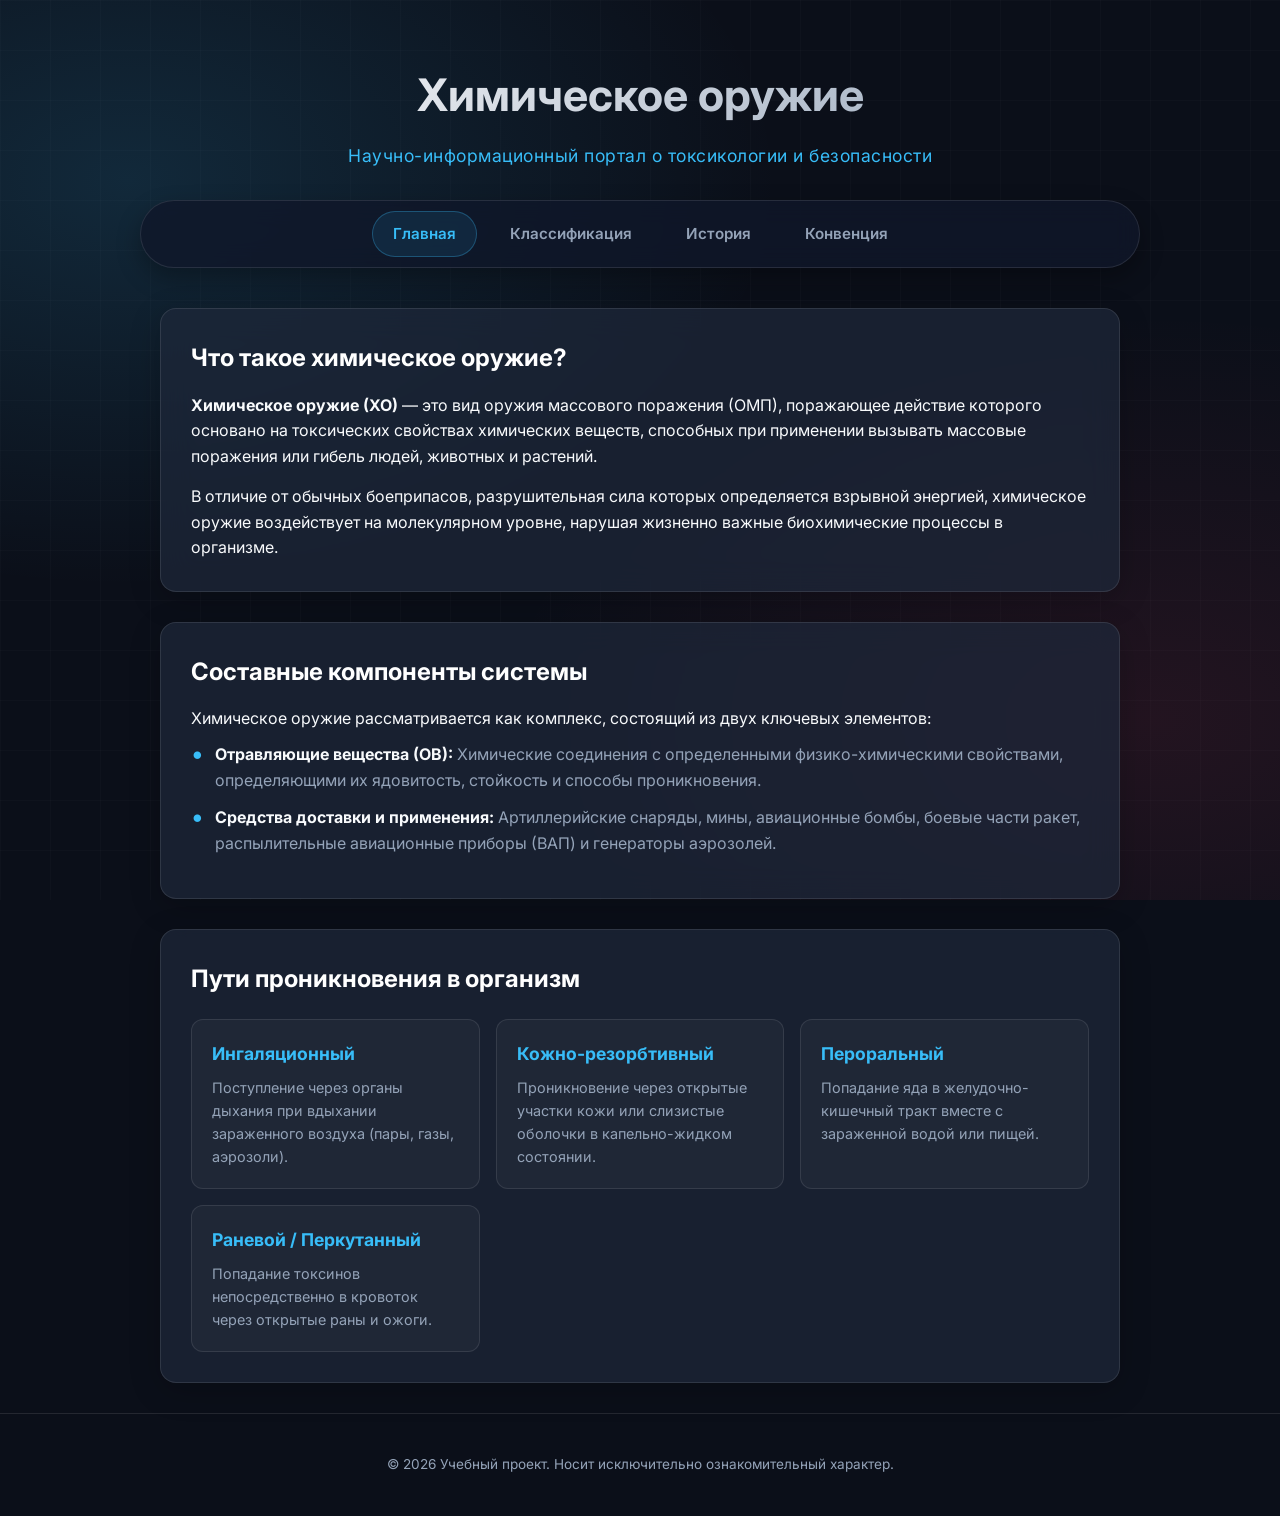
==== index.html @ 5d726918 "Add files via upload" ====
<!DOCTYPE html>
<html lang="ru">
<head>
    <meta charset="UTF-8">
    <meta name="viewport" content="width=device-width, initial-scale=1.0">
    <title>Главная — Химическое оружие</title>
    <link rel="stylesheet" href="styles.css">
</head>
<body>

    <header>
        <div class="container">
            <h1>Химическое оружие</h1>
            <p>Научно-информационный портал о токсикологии и безопасности</p>
        </div>
    </header>

    <nav>
        <div class="container nav-container">
            <a href="index.html" class="nav-link active">Главная</a>
            <a href="types.html" class="nav-link">Классификация</a>
            <a href="history.html" class="nav-link">История</a>
            <a href="law.html" class="nav-link">Конвенция</a>
        </div>
    </nav>

    <main class="container">
        
        <section class="card">
            <h2>Что такое химическое оружие?</h2>
            <p><strong>Химическое оружие (ХО)</strong> — это вид оружия массового поражения (ОМП), поражающее действие которого основано на токсических свойствах химических веществ, способных при применении вызывать массовые поражения или гибель людей, животных и растений.</p>
            <p style="margin-top: 15px;">В отличие от обычных боеприпасов, разрушительная сила которых определяется взрывной энергией, химическое оружие воздействует на молекулярном уровне, нарушая жизненно важные биохимические процессы в организме.</p>
        </section>

        <section class="card">
            <h2>Составные компоненты системы</h2>
            <p>Химическое оружие рассматривается как комплекс, состоящий из двух ключевых элементов:</p>
            <ul style="margin-top: 10px;">
                <li><strong>Отравляющие вещества (ОВ):</strong> Химические соединения с определенными физико-химическими свойствами, определяющими их ядовитость, стойкость и способы проникновения.</li>
                <li><strong>Средства доставки и применения:</strong> Артиллерийские снаряды, мины, авиационные бомбы, боевые части ракет, распылительные авиационные приборы (ВАП) и генераторы аэрозолей.</li>
            </ul>
        </section>

        <section class="card">
            <h2>Пути проникновения в организм</h2>
            <div class="grid">
                <div class="grid-item">
                    <h3>Ингаляционный</h3>
                    <p>Поступление через органы дыхания при вдыхании зараженного воздуха (пары, газы, аэрозоли).</p>
                </div>
                <div class="grid-item">
                    <h3>Кожно-резорбтивный</h3>
                    <p>Проникновение через открытые участки кожи или слизистые оболочки в капельно-жидком состоянии.</p>
                </div>
                <div class="grid-item">
                    <h3>Пероральный</h3>
                    <p>Попадание яда в желудочно-кишечный тракт вместе с зараженной водой или пищей.</p>
                </div>
                <div class="grid-item">
                    <h3>Раневой / Перкутанный</h3>
                    <p>Попадание токсинов непосредственно в кровоток через открытые раны и ожоги.</p>
                </div>
            </div>
        </section>

    </main>

    <footer>
        <div class="container">
            <p>&copy; 2026 Учебный проект. Носит исключительно ознакомительный характер.</p>
        </div>
    </footer>

    <script src="script.js"></script>
</body>
</html>
---- styles.css ----
/* Подключение современного шрифта Inter */
@import url('https://fonts.googleapis.com/css2?family=Inter:wght@300;400;600;700&display=swap');

:root {
--bg-color: #0b0f19;
--card-bg: rgba(30, 41, 59, 0.7);
--accent-blue: #38bdf8;
--accent-glow: rgba(56, 189, 248, 0.4);
--accent-red: #f43f5e;
--accent-red-glow: rgba(244, 63, 94, 0.4);
--text-main: #f8fafc;
--text-muted: #94a3b8;
--border-color: rgba(255, 255, 255, 0.1);
}

* {
box-sizing: border-box;
margin: 0;
padding: 0;
}

body {
font-family: 'Inter', sans-serif;
background-color: var(--bg-color);
/* Создаем красивый технологичный фон: неоновые пятна + тонкая сетка */
background-image: 
radial-gradient(at 10% 20%, rgba(56, 189, 248, 0.15) 0px, transparent 40%),
radial-gradient(at 90% 80%, rgba(244, 63, 94, 0.1) 0px, transparent 40%),
linear-gradient(to right, rgba(255, 255, 255, 0.015) 1px, transparent 1px),
linear-gradient(to bottom, rgba(255, 255, 255, 0.015) 1px, transparent 1px);
background-size: 100% 100%, 100% 100%, 50px 50px, 50px 50px;
background-attachment: fixed;
color: var(--text-main);
line-height: 1.6;
}

.container {
max-width: 1000px;
margin: 0 auto;
padding: 0 20px;
}


/* Шапка сайта */
header {
    text-align: center;
    padding: 60px 0 30px;
}

header h1 {
    font-size: 2.8rem;
    font-weight: 700;
    background: linear-gradient(135deg, #ffffff 0%, var(--text-muted) 100%);
    background-clip: text;
    -webkit-background-clip: text;
    -webkit-text-fill-color: transparent;
    margin-bottom: 10px;
}

header p {
    color: var(--accent-blue);
    font-size: 1.1rem;
    letter-spacing: 0.5px;
}

/* Навигация с интерактивными кнопками-ссылками */
nav {
    position: sticky;
    top: 20px;
    z-index: 100;
    margin-bottom: 40px;
}

.nav-container {
    display: flex;
    justify-content: center;
    gap: 12px;
    background: rgba(15, 23, 42, 0.8);
    backdrop-filter: blur(12px);
    border: 1px solid var(--border-color);
    padding: 10px;
    border-radius: 50px;
    box-shadow: 0 10px 25px rgba(0,0,0,0.3);
}

.nav-link {
    color: var(--text-muted);
    text-decoration: none;
    padding: 10px 20px;
    border-radius: 25px;
    font-size: 0.95rem;
    font-weight: 600;
    transition: all 0.3s cubic-bezier(0.4, 0, 0.2, 1);
    border: 1px solid transparent;
}

/* Эффект при наведении на ссылки меню */
.nav-link:hover {
    color: var(--text-main);
    background: rgba(255, 255, 255, 0.05);
    border-color: var(--border-color);
    transform: translateY(-2px);
}

/* Карточки контента */
.card {
    background: var(--card-bg);
    backdrop-filter: blur(16px);
    border: 1px solid var(--border-color);
    border-radius: 16px;
    padding: 30px;
    margin-bottom: 30px;
    box-shadow: 0 8px 32px rgba(0, 0, 0, 0.2);
    transition: transform 0.3s ease, border-color 0.3s ease;
}

.card:hover {
    border-color: rgba(255, 255, 255, 0.2);
}

.card h2 {
    font-size: 1.5rem;
    margin-bottom: 15px;
    color: #ffffff;
}

/* Сетка для классификации */
.grid {
    display: grid;
    grid-template-columns: repeat(auto-fit, minmax(220px, 1fr));
    gap: 16px;
    margin-top: 20px;
}

.grid-item {
    background: rgba(255, 255, 255, 0.03);
    border: 1px solid var(--border-color);
    padding: 20px;
    border-radius: 12px;
    transition: all 0.3s ease;
}

.grid-item:hover {
    transform: translateY(-5px);
    background: rgba(255, 255, 255, 0.06);
    border-color: var(--accent-blue);
    box-shadow: 0 5px 15px rgba(56, 189, 248, 0.1);
}

.grid-item h3 {
    color: var(--accent-blue);
    margin-bottom: 8px;
    font-size: 1.1rem;
}

.grid-item p {
    color: var(--text-muted);
    font-size: 0.9rem;
}

/* Список истории */
ul {
    list-style: none;
}

li {
    position: relative;
    padding-left: 24px;
    margin-bottom: 12px;
    color: var(--text-muted);
}

li::before {
    content: "•";
    position: absolute;
    left: 0;
    color: var(--accent-blue);
    font-size: 1.5rem;
    line-height: 1;
}

li strong {
    color: var(--text-main);
}

/* Современная интерактивная кнопка */
.btn-modern {
    background: linear-gradient(135deg, #f43f5e 0%, #e11d48 100%);
    color: #ffffff;
    border: none;
    padding: 14px 28px;
    font-size: 0.95rem;
    font-weight: 600;
    border-radius: 12px;
    cursor: pointer;
    position: relative;
    overflow: hidden;
    transition: all 0.3s cubic-bezier(0.4, 0, 0.2, 1);
    box-shadow: 0 4px 15px var(--accent-red-glow);
    margin-top: 15px;
}

/* Эффект при наведении на главную кнопку */
.btn-modern:hover {
    transform: translateY(-3px) scale(1.02);
    box-shadow: 0 8px 25px var(--accent-red-glow);
    background: linear-gradient(135deg, #fb7185 0%, #f43f5e 100%);
}

.btn-modern:active {
    transform: translateY(-1px) scale(0.98);
}

/* Текст факта */
.fact-box {
    margin-top: 20px;
    padding: 15px;
    background: rgba(56, 189, 248, 0.05);
    border-left: 4px solid var(--accent-blue);
    border-radius: 4px 8px 8px 4px;
    color: var(--text-main);
    font-size: 0.95rem;
    animation: fadeIn 0.4s ease-in-out;
}

.hidden {
    display: none;
}

@keyframes fadeIn {
    from { opacity: 0; transform: translateY(10px); }
    to { opacity: 1; transform: translateY(0); }
}

/* Подвал */
footer {
    text-align: center;
    padding: 40px 0;
    color: var(--text-muted);
    font-size: 0.85rem;
    border-top: 1px solid var(--border-color);
}

/* Подсветка активной страницы в меню */
.nav-link.active {
    color: var(--accent-blue);
    background: rgba(56, 189, 248, 0.1);
    border-color: rgba(56, 189, 248, 0.3);
}

/* Стили для карточек-ссылок категорий */
.category-card {
    text-decoration: none;
    display: block;
    cursor: pointer;
}

.category-card h3 {
    transition: color 0.3s ease;
}

.category-card:hover h3 {
    color: #ffffff;
}

/* Иконки на главных карточках */
.card-icon {
    font-size: 2rem;
    margin-bottom: 10px;
}

/* Сетка карточек с картинками веществ */
.substance-grid {
    display: grid;
    grid-template-columns: repeat(auto-fit, minmax(250px, 1fr));
    gap: 20px;
}

.substance-card {
    background: rgba(15, 23, 42, 0.6);
    border: 1px solid var(--border-color);
    border-radius: 12px;
    padding: 20px;
    text-align: center;
    transition: transform 0.3s ease, border-color 0.3s ease;
}

.substance-card:hover {
    transform: translateY(-5px);
    border-color: var(--accent-blue);
}

/* Блок для графических формул */
.substance-img-box {
    background: rgba(255, 255, 255, 0.03);
    border: 1px solid var(--border-color);
    border-radius: 8px;
    padding: 15px;
    margin-bottom: 15px;
    display: flex;
    justify-content: center;
    align-items: center;
    height: 120px;
}

.chem-svg {
    width: 100%;
    max-width: 160px;
    height: 100px;
}
.chem-svg {
    width: 100%;
    max-width: 160px;
    height: 100px;
}

.substance-card h4 {
    color: #ffffff;
    font-size: 1.1rem;
    margin-bottom: 8px;
}

.substance-card p {
    color: var(--text-muted);
    font-size: 0.85rem;
}

/* Контейнер для изображений на страницах защиты */
.substance-img-box {
    background: rgba(255, 255, 255, 0.03);
    border: 1px solid var(--border-color);
    border-radius: 8px;
    padding: 10px;
    margin-bottom: 15px;
    display: flex;
    justify-content: center;
    align-items: center;
    height: 160px;
    overflow: hidden;
}

/* Стили для ваших фотографий/картинок */
.substance-img-box img {
    width: 100%;
    height: 100%;
    object-fit: cover;
    border-radius: 6px;
    transition: transform 0.3s ease;
}

.substance-card:hover .substance-img-box img {
    transform: scale(1.05); /* Зум картинки при наведении */
}

/* --- Всплывающие подсказки для терминов --- */
.tooltip {
    position: relative;
    border-bottom: 1.5px dashed var(--accent-blue);
    cursor: help;
    color: var(--accent-blue);
    font-weight: 500;
}

.tooltip .tooltip-text {
    visibility: hidden;
    width: 220px;
    background-color: #0f172a;
    color: #f8fafc;
    text-align: center;
    padding: 8px 12px;
    border-radius: 6px;
    border: 1px solid var(--border-color);
    font-size: 0.85rem;
    font-weight: normal;
    position: absolute;
    z-index: 100;
    bottom: 130%;
    left: 50%;
    transform: translateX(-50%);
    opacity: 0;
    transition: opacity 0.3s ease, transform 0.3s ease;
    box-shadow: 0 10px 25px -5px rgba(0, 0, 0, 0.7);
}

/* Стрелочка для подсказки */
.tooltip .tooltip-text::after {
    content: "";
    position: absolute;
    top: 100%;
    left: 50%;
    margin-left: -5px;
    border-width: 5px;
    border-style: solid;
    border-color: #0f172a transparent transparent transparent;
}

.tooltip:hover .tooltip-text {
    visibility: visible;
    opacity: 1;
    transform: translateX(-50%) translateY(-3px);
}

/* ==========================================
   Всплывающие подсказки (Tooltips)
   ========================================== */
.tooltip {
    position: relative;
    border-bottom: 1px dashed var(--accent-blue, #38bdf8);
    cursor: help;
    color: var(--accent-blue, #38bdf8);
    font-weight: 500;
}

.tooltip .tooltip-text {
    visibility: hidden;
    width: 220px;
    background-color: #0f172a;
    color: #f8fafc;
    text-align: center;
    padding: 8px 12px;
    border-radius: 6px;
    border: 1px solid var(--border-color, #1e293b);
    font-size: 0.85rem;
    font-weight: normal;
    position: absolute;
    z-index: 100;
    bottom: 130%;
    left: 50%;
    transform: translateX(-50%);
    opacity: 0;
    transition: opacity 0.3s ease, transform 0.3s ease;
    box-shadow: 0 10px 25px -5px rgba(0, 0, 0, 0.7);
    pointer-events: none;
}

/* Стрелочка снизу подсказки */
.tooltip .tooltip-text::after {
    content: "";
    position: absolute;
    top: 100%;
    left: 50%;
    margin-left: -5px;
    border-width: 5px;
    border-style: solid;
    border-color: #0f172a transparent transparent transparent;
}

/* Показ подсказки при наведении */
.tooltip:hover .tooltip-text {
    visibility: visible;
    opacity: 1;
    transform: translateX(-50%) translateY(-3px);
}

/* ==========================================
   Карточки с интересными фактами
   ========================================== */
.fact-card {
    background: rgba(56, 189, 248, 0.05);
    border-left: 4px solid var(--accent-blue, #38bdf8);
    border: 1px solid var(--border-color, #1e293b);
    border-radius: 0 8px 8px 0;
    padding: 15px 20px;
    margin: 20px 0;
}

.fact-card h4 {
    color: var(--accent-blue, #38bdf8);
    margin-top: 0;
    margin-bottom: 6px;
    font-size: 1rem;
    display: flex;
    align-items: center;
    gap: 8px;
}

.fact-card p {
    color: var(--text-muted, #94a3b8);
    font-size: 0.9rem;
    margin: 0;
    line-height: 1.5;
}
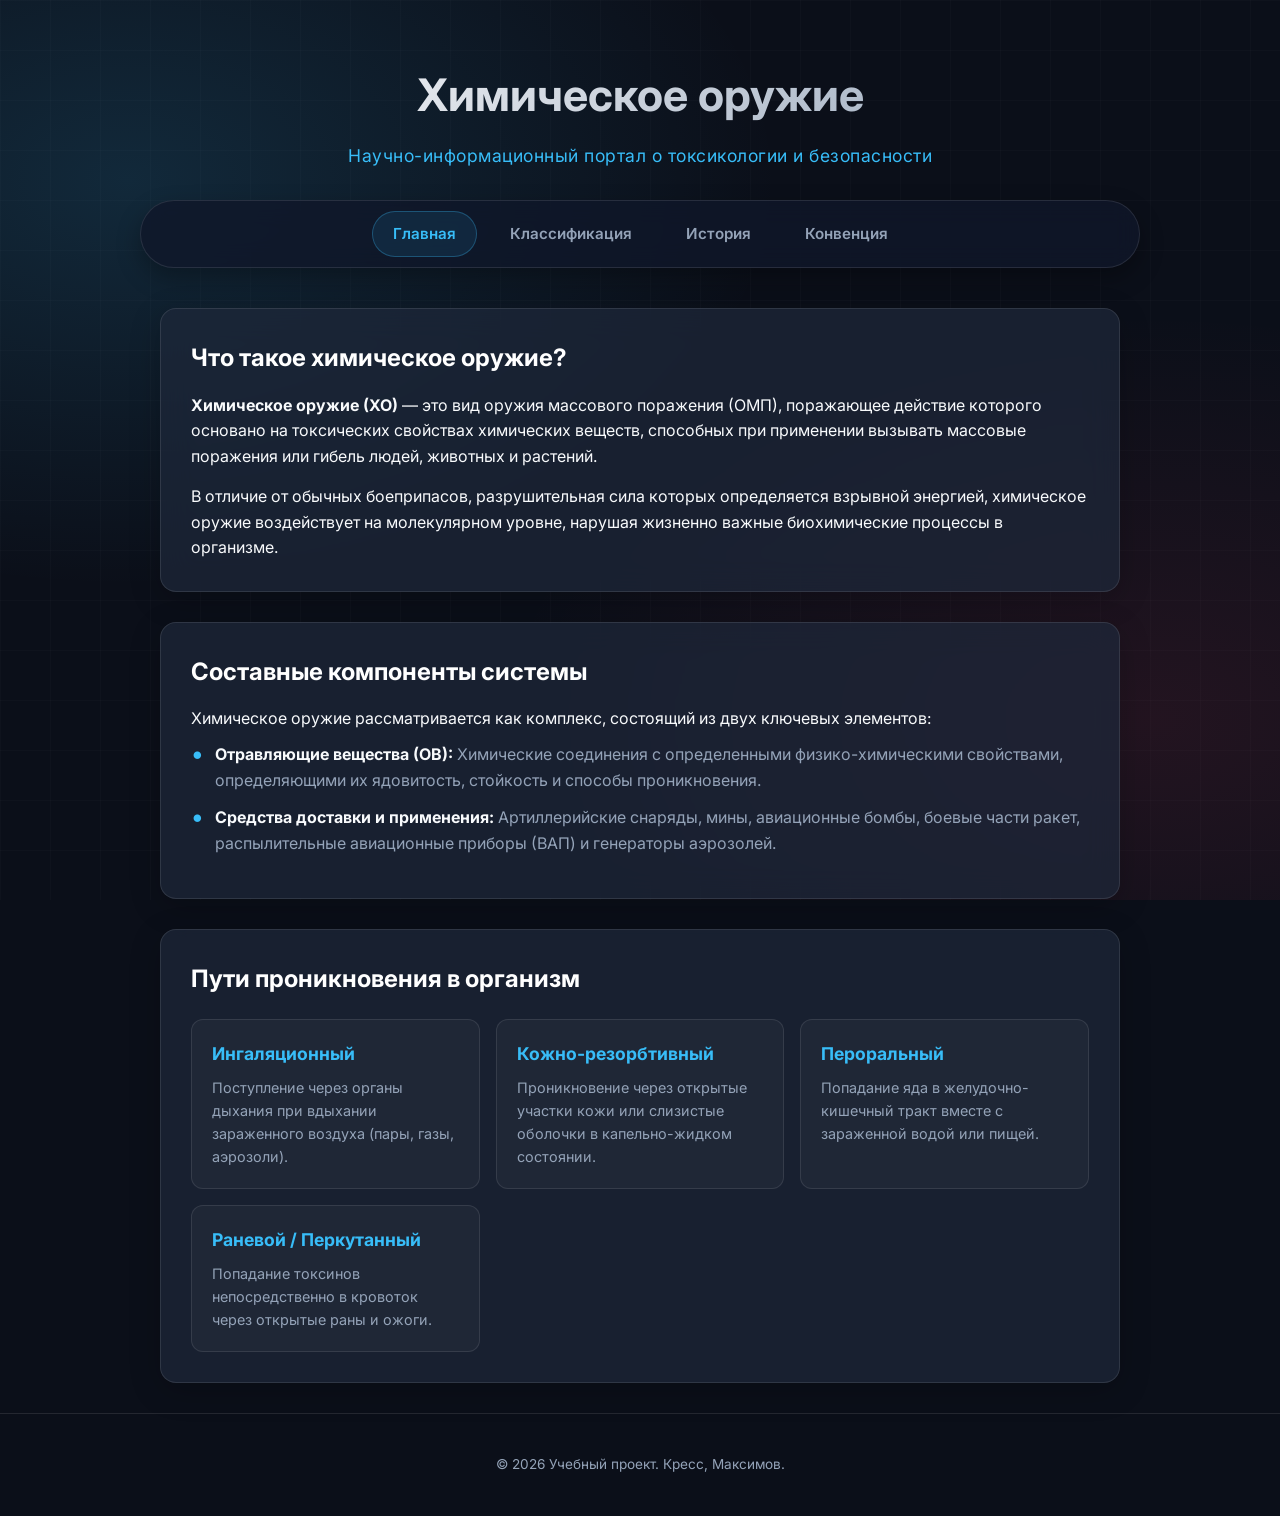
==== commit 931b7630: "Update index.html" ====
--- a/index.html
+++ b/index.html
@@ -67,10 +67,10 @@
 
     <footer>
         <div class="container">
-            <p>&copy; 2026 Учебный проект. Носит исключительно ознакомительный характер.</p>
+            <p>&copy; 2026 Учебный проект. Кресс, Максимов.</p>
         </div>
     </footer>
 
     <script src="script.js"></script>
 </body>
-</html>+</html>
